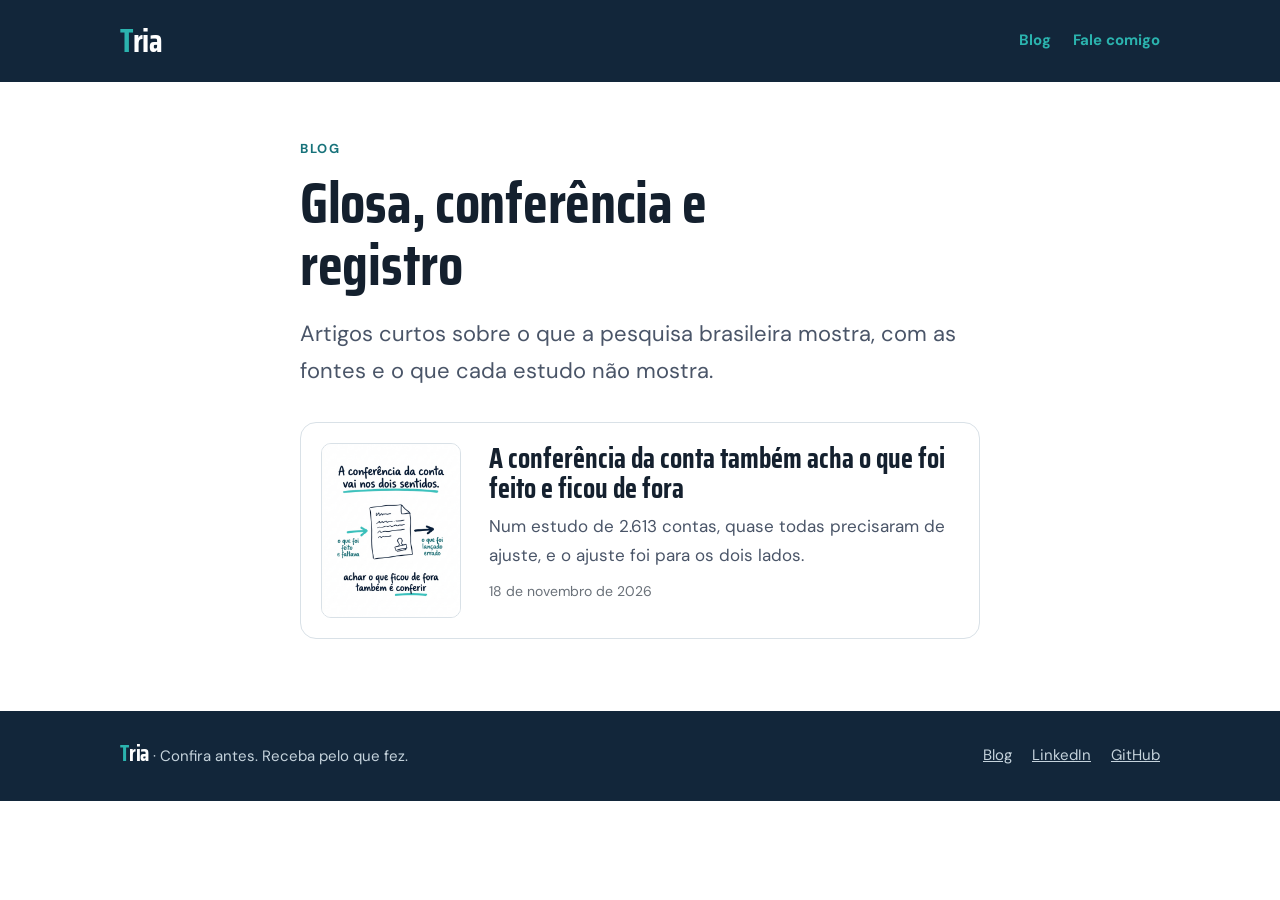
==== blog/index.html @ 24432b2a "Blog na landing: primeiro artigo (conferência da conta, Guerrer 2015), seção Blog e link no topo Co-" ====
<!doctype html>
<html lang="pt-BR">
<head>
<meta charset="utf-8">
<meta name="viewport" content="width=device-width, initial-scale=1">
<meta name="theme-color" content="#12263A">
<link rel="icon" href="/assets/favicon.svg" type="image/svg+xml">
<link rel="preconnect" href="https://fonts.googleapis.com">
<link rel="preconnect" href="https://fonts.gstatic.com" crossorigin>
<link rel="stylesheet" href="https://fonts.googleapis.com/css2?family=DM+Sans:wght@400;500;700&family=Saira+Condensed:wght@600;700&display=swap">
<link rel="stylesheet" href="/blog/blog.css">
<script defer src="/_vercel/insights/script.js"></script>
<title>Blog — Tria</title>
<meta name="description" content="Artigos sobre glosa, conferência de contas e registro em hospitais e clínicas, cada um com as fontes lidas.">
<link rel="canonical" href="https://tria-auditoria.vercel.app/blog/">
</head>
<body>
<header class="topo"><div class="wrap">
  <a class="marca" href="/" aria-label="Tria, início"><b>T</b>ria</a>
  <nav aria-label="Topo"><a href="/blog/">Blog</a><a href="/#contato">Fale comigo</a></nav>
</div></header>
<main><div class="wrap">
  <p class="eyebrow">Blog</p>
  <h1>Glosa, conferência e registro</h1>
  <p class="sub">Artigos curtos sobre o que a pesquisa brasileira mostra, com as fontes e o que cada estudo não mostra.</p>
  <ul class="lista-posts">
    <li><a href="/blog/a-conferencia-acha-o-que-ficou-fora-da-conta/">
      <img src="/assets/blog/conferencia-dois-sentidos.jpg" width="928" height="1152" alt="" loading="lazy">
      <div><strong>A conferência da conta também acha o que foi feito e ficou de fora</strong>
      <span>Num estudo de 2.613 contas, quase todas precisaram de ajuste, e o ajuste foi para os dois lados.</span>
      <time datetime="2026-11-18">18 de novembro de 2026</time></div>
    </a></li>
  </ul>
</div></main>
<footer><div class="wrap">
  <p><span class="marca"><b>T</b>ria</span> · Confira antes. Receba pelo que fez.</p>
  <nav aria-label="Links"><a href="/blog/">Blog</a><a href="https://www.linkedin.com/in/pedro-gomes-sampaio-42539a409" target="_blank" rel="noopener">LinkedIn</a><a href="https://github.com/pedr0-gomes/tria-auditoria" target="_blank" rel="noopener">GitHub</a></nav>
</div></footer>
</body>
</html>
---- blog/blog.css ----
:root{
  --navy:#12263A; --white:#FFFFFF; --soft:#F3F6F8; --line:#D9E1E7; --ink:#14202E;
  --muted:#4A5568; --muted-2:#6A7179; --teal:#17727A; --turq:#2BB3AE; --mist:#C5D3DC;
  --display:'Saira Condensed','Arial Narrow',system-ui,sans-serif;
}
*{box-sizing:border-box}
html{-webkit-text-size-adjust:100%}
body{margin:0;background:var(--white);color:var(--ink);
  font-family:'DM Sans',system-ui,-apple-system,'Segoe UI',Roboto,Arial,sans-serif;
  font-size:18px;line-height:1.7;-webkit-font-smoothing:antialiased}
h1,h2,h3,p,ul,ol,figure{margin:0}
h1,h2{font-family:var(--display);font-weight:700;line-height:1.08;letter-spacing:-.005em}
a{color:var(--teal)}
.wrap{max-width:720px;margin:0 auto;padding:0 20px}
.marca{font-family:var(--display);font-size:32px;font-weight:700;letter-spacing:-.01em;text-decoration:none;line-height:1;color:var(--white)}
.marca b{color:var(--turq)}
.topo{background:var(--navy)}
.topo .wrap{display:flex;align-items:center;justify-content:space-between;padding-top:20px;padding-bottom:20px;max-width:1080px}
.topo nav{display:flex;gap:22px;align-items:center}
.topo nav a{font-size:15px;font-weight:700;color:var(--turq);text-decoration:none;padding:8px 0}
.topo a:focus-visible,.marca:focus-visible{outline:3px solid var(--turq);outline-offset:3px}
main{padding:56px 0 72px}
.eyebrow{font-size:13px;font-weight:700;letter-spacing:.12em;text-transform:uppercase;color:var(--teal);margin-bottom:12px}
h1{font-size:clamp(38px,7vw,58px);max-width:20ch}
.sub{font-size:clamp(19px,2.4vw,22px);color:var(--muted);margin-top:18px}
.meta{font-size:15px;color:var(--muted-2);margin-top:18px}
article h2{font-size:clamp(28px,4.4vw,36px);margin-top:48px;margin-bottom:12px}
article p{margin-top:16px}
article blockquote{margin:24px 0 0;padding:4px 0 4px 20px;border-left:4px solid var(--turq);color:var(--muted)}
.pergunta{margin-top:40px;padding:24px;background:var(--soft);border:1px solid var(--line);border-radius:16px;font-weight:500}
.nota-tria{margin-top:40px;font-size:16px;color:var(--muted)}
.fontes{margin-top:48px;padding-top:24px;border-top:1px solid var(--line);font-size:15px;color:var(--muted-2)}
.fontes h2{font-family:'DM Sans',system-ui,sans-serif;font-size:13px;letter-spacing:.12em;text-transform:uppercase;margin:0 0 8px}
.lista-posts{list-style:none;padding:0;margin-top:32px;display:grid;gap:16px}
.lista-posts a{border:1px solid var(--line);border-radius:16px;padding:20px;text-decoration:none;color:var(--ink)}
.capa{margin:32px auto 0;max-width:440px}
.capa img{width:100%;height:auto;border:1px solid var(--line);border-radius:16px;display:block}
.lista-posts a{display:grid;grid-template-columns:96px 1fr;gap:20px;align-items:start}
.lista-posts img{width:96px;height:auto;aspect-ratio:4/5;object-fit:cover;object-position:top;border:1px solid var(--line);border-radius:10px;display:block}
@media (min-width:600px){.lista-posts a{grid-template-columns:140px 1fr;gap:28px}.lista-posts img{width:140px}}
.lista-posts a:hover{border-color:var(--teal)}
.lista-posts strong{display:block;font-family:var(--display);font-size:28px;line-height:1.1}
.lista-posts span{display:block;color:var(--muted);margin-top:8px;font-size:17px}
.lista-posts time{display:block;font-size:14px;color:var(--muted-2);margin-top:10px}
footer{background:var(--navy);color:var(--mist);padding:32px 0;font-size:15px}
footer .wrap{max-width:1080px;display:flex;flex-wrap:wrap;gap:16px;justify-content:space-between;align-items:center}
footer .marca{font-size:22px}
footer nav{display:flex;gap:20px}
footer a{color:var(--mist)}
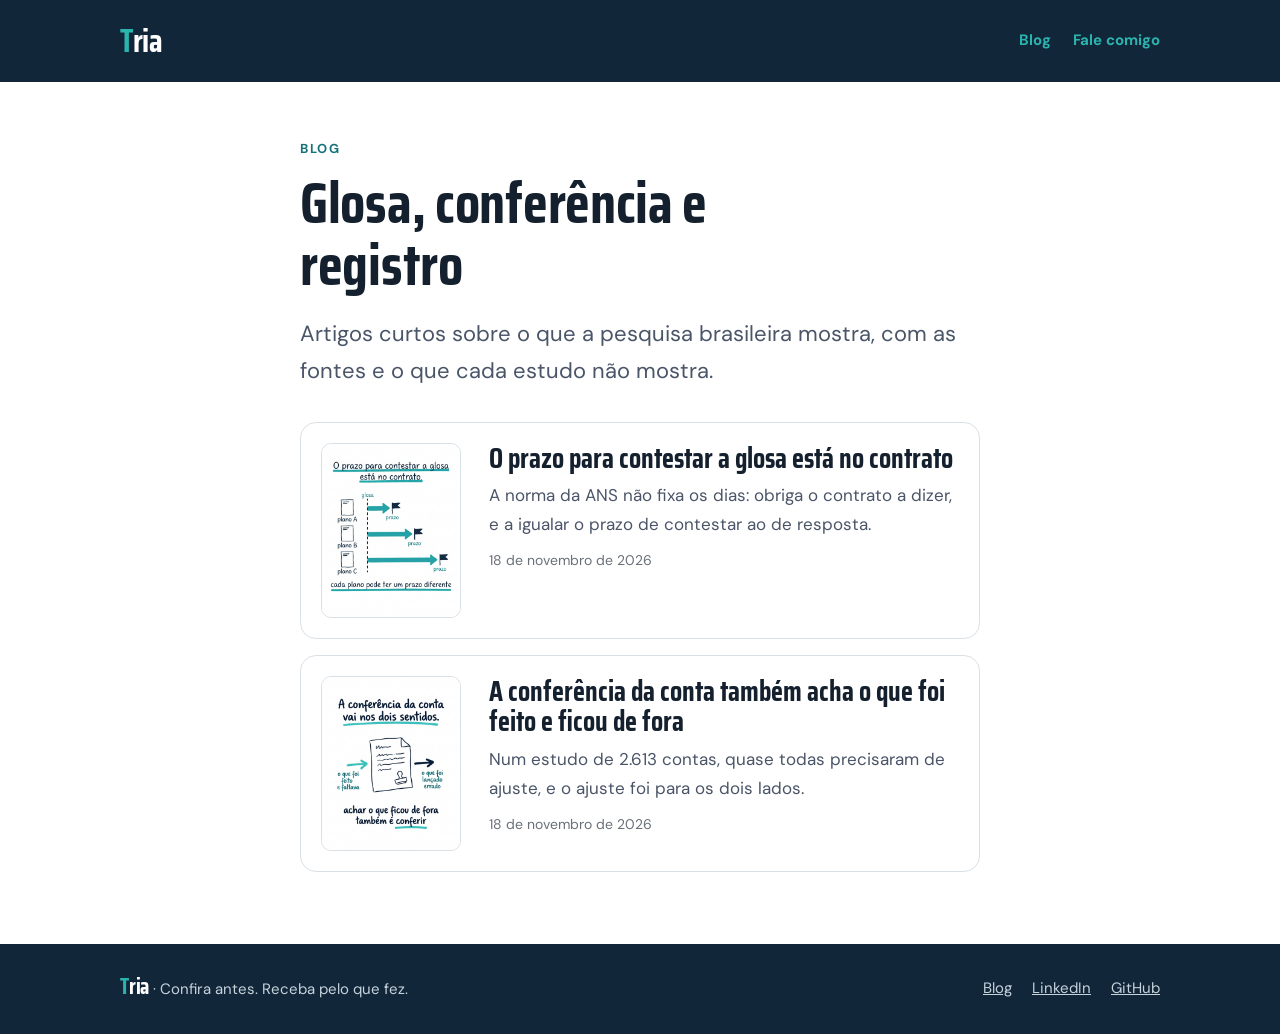
==== commit 51f0e4e7: "Blog: artigo 2 (o prazo para contestar a glosa está no contrato, RN 503), pronto e não publicado Co-" ====
--- a/blog/index.html
+++ b/blog/index.html
@@ -24,6 +24,12 @@
   <h1>Glosa, conferência e registro</h1>
   <p class="sub">Artigos curtos sobre o que a pesquisa brasileira mostra, com as fontes e o que cada estudo não mostra.</p>
   <ul class="lista-posts">
+      <li><a href="/blog/o-prazo-para-contestar-a-glosa-esta-no-contrato/">
+        <img src="/assets/blog/prazo-contestacao-linha-do-tempo.jpg" width="928" height="1152" alt="" loading="lazy">
+        <div><strong>O prazo para contestar a glosa está no contrato</strong>
+        <span>A norma da ANS não fixa os dias: obriga o contrato a dizer, e a igualar o prazo de contestar ao de resposta.</span>
+        <time datetime="2026-11-18">18 de novembro de 2026</time></div>
+      </a></li>
     <li><a href="/blog/a-conferencia-acha-o-que-ficou-fora-da-conta/">
       <img src="/assets/blog/conferencia-dois-sentidos.jpg" width="928" height="1152" alt="" loading="lazy">
       <div><strong>A conferência da conta também acha o que foi feito e ficou de fora</strong>
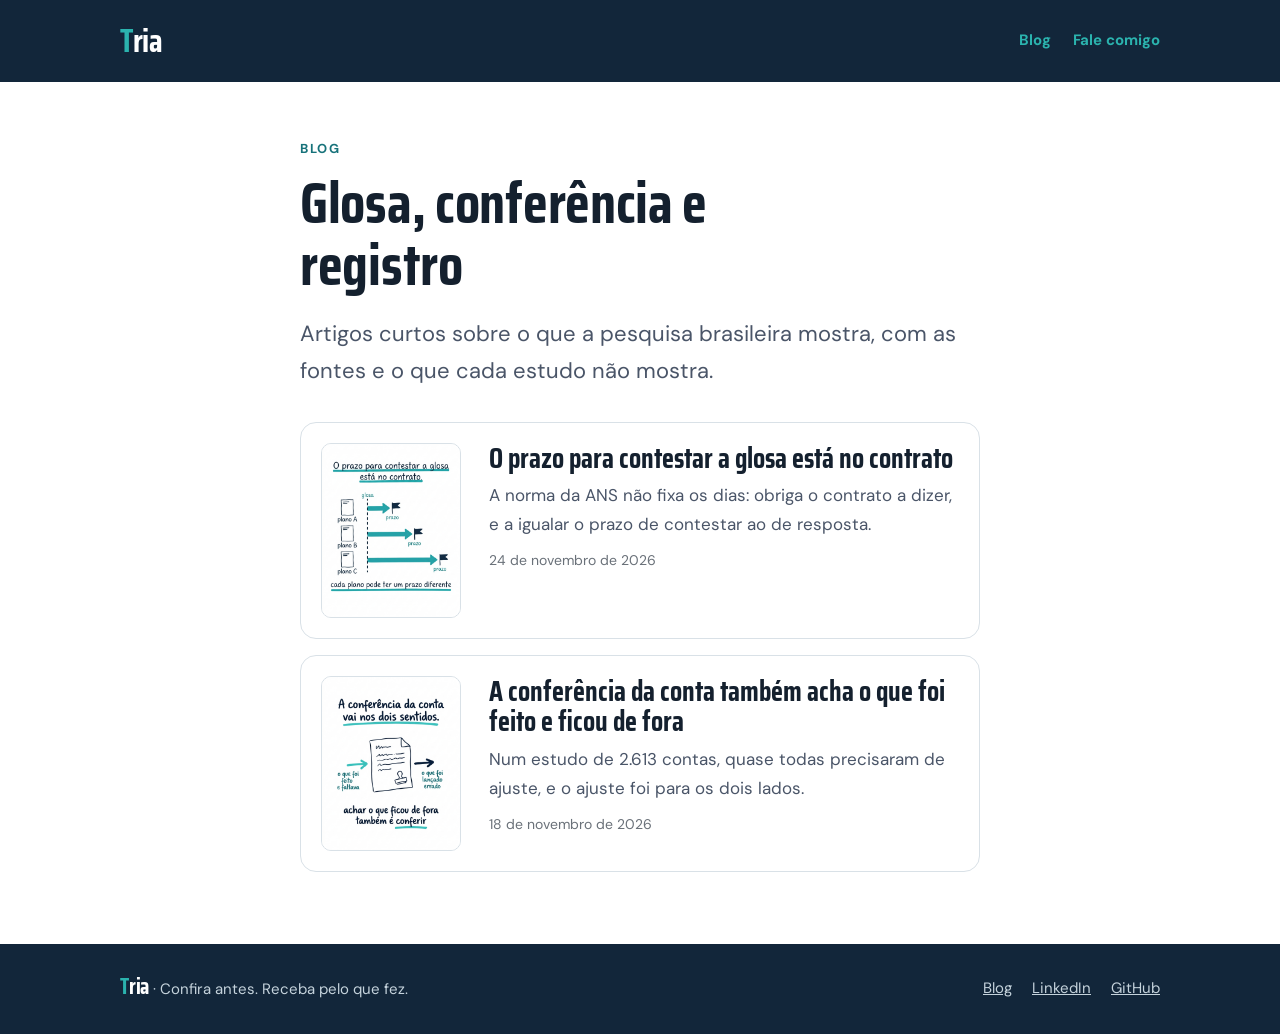
==== commit 8a51e7fd: "Blog: artigo 2 datado de 24/11 Co-Authored-By: Claude Sonnet 5.5 <noreply@anthropic.com>" ====
--- a/blog/index.html
+++ b/blog/index.html
@@ -28,7 +28,7 @@
         <img src="/assets/blog/prazo-contestacao-linha-do-tempo.jpg" width="928" height="1152" alt="" loading="lazy">
         <div><strong>O prazo para contestar a glosa está no contrato</strong>
         <span>A norma da ANS não fixa os dias: obriga o contrato a dizer, e a igualar o prazo de contestar ao de resposta.</span>
-        <time datetime="2026-11-18">18 de novembro de 2026</time></div>
+        <time datetime="2026-11-24">24 de novembro de 2026</time></div>
       </a></li>
     <li><a href="/blog/a-conferencia-acha-o-que-ficou-fora-da-conta/">
       <img src="/assets/blog/conferencia-dois-sentidos.jpg" width="928" height="1152" alt="" loading="lazy">
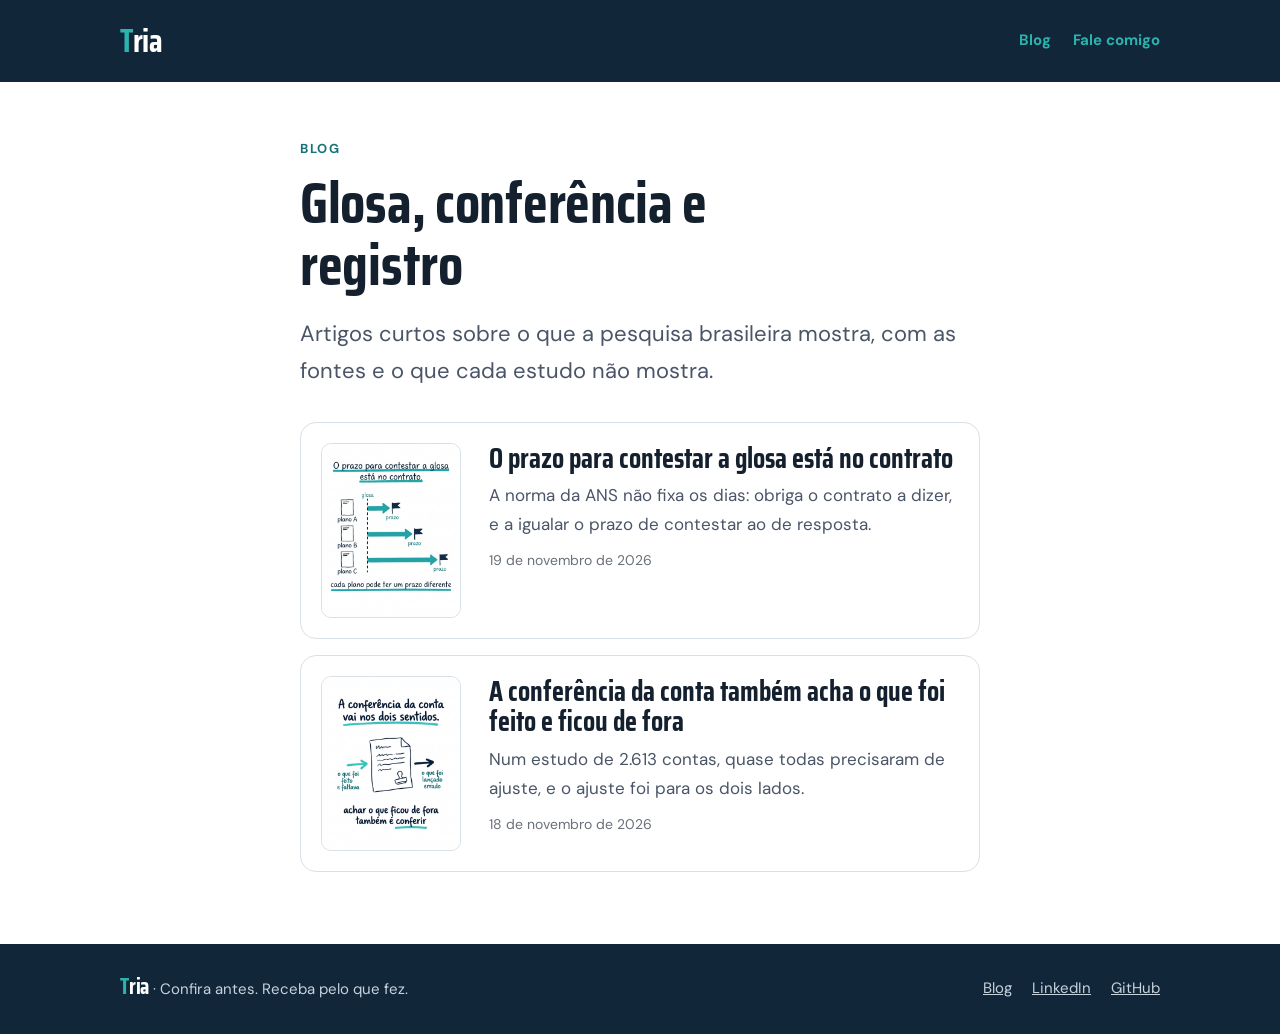
==== commit 5f3302ca: "Merge branch 'artigo-2-24-11'" ====
--- a/blog/index.html
+++ b/blog/index.html
@@ -28,7 +28,7 @@
         <img src="/assets/blog/prazo-contestacao-linha-do-tempo.jpg" width="928" height="1152" alt="" loading="lazy">
         <div><strong>O prazo para contestar a glosa está no contrato</strong>
         <span>A norma da ANS não fixa os dias: obriga o contrato a dizer, e a igualar o prazo de contestar ao de resposta.</span>
-        <time datetime="2026-11-24">24 de novembro de 2026</time></div>
+        <time datetime="2026-11-19">19 de novembro de 2026</time></div>
       </a></li>
     <li><a href="/blog/a-conferencia-acha-o-que-ficou-fora-da-conta/">
       <img src="/assets/blog/conferencia-dois-sentidos.jpg" width="928" height="1152" alt="" loading="lazy">
